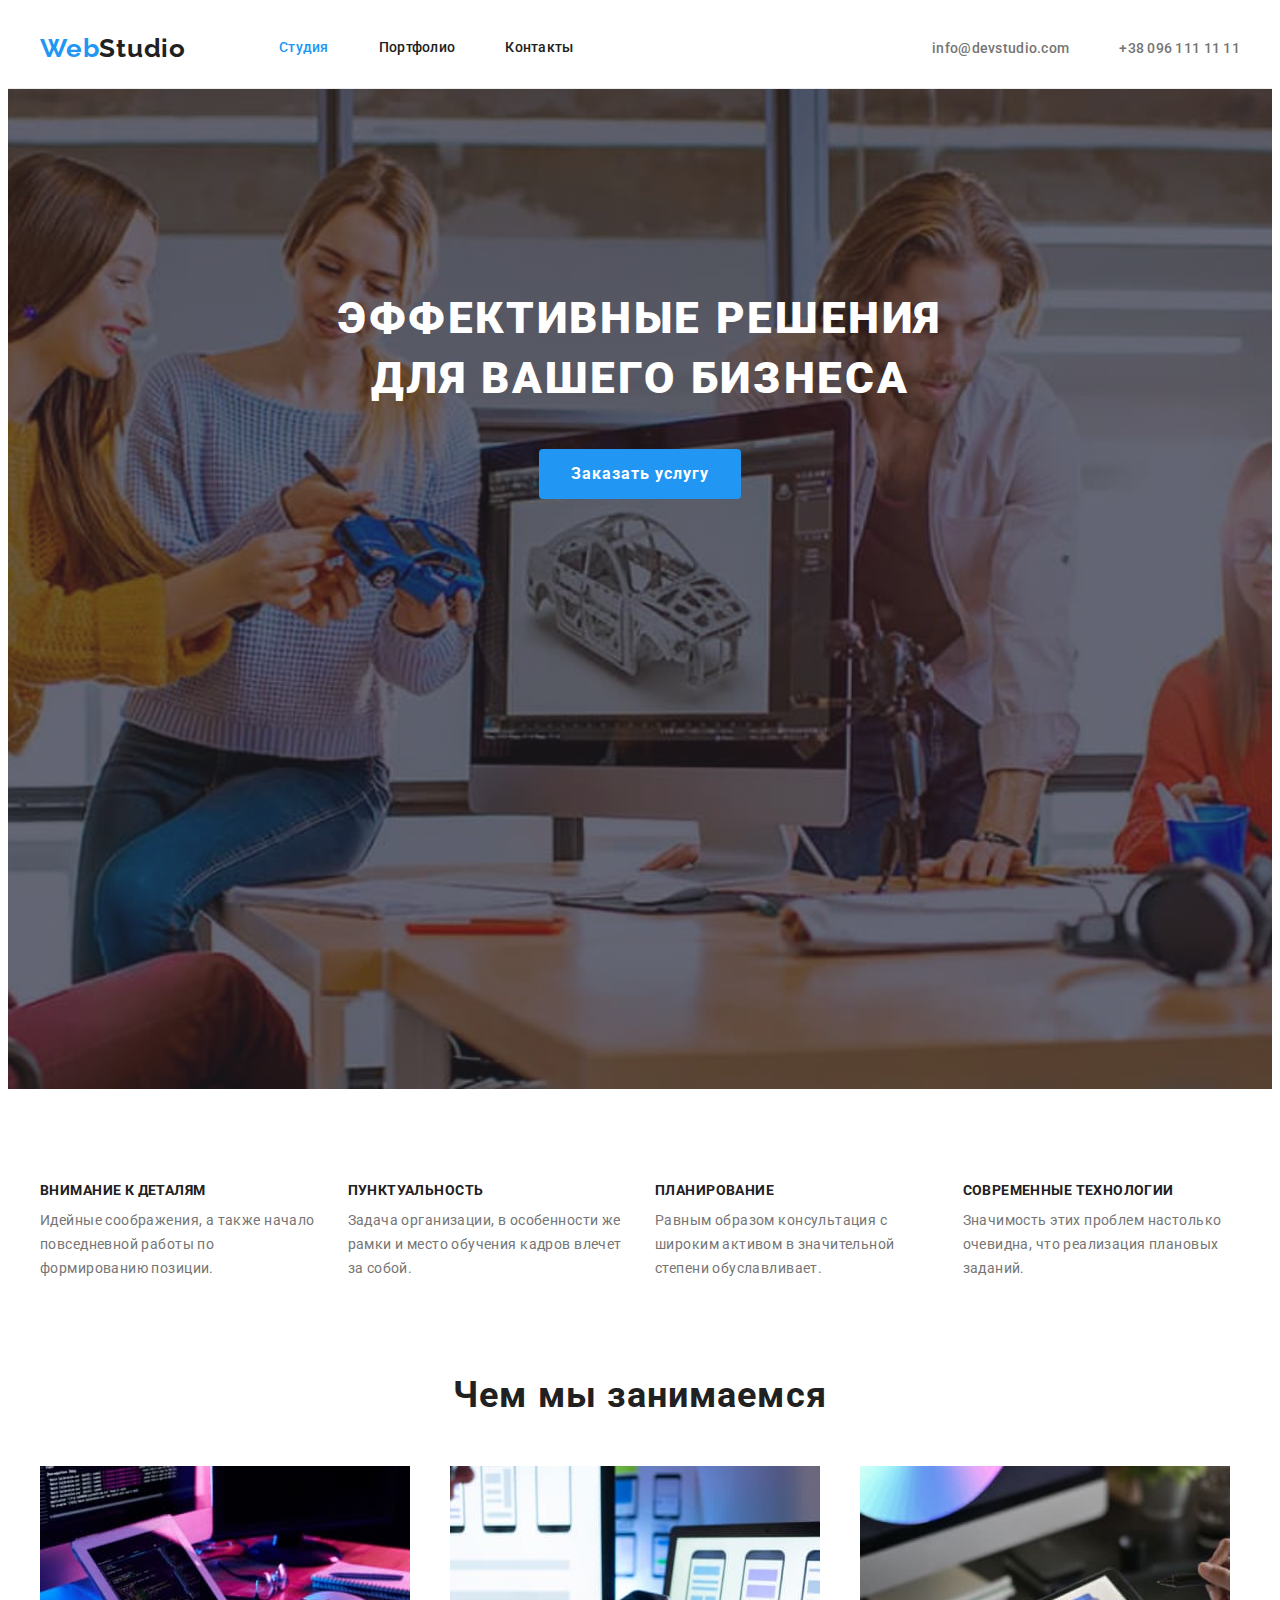
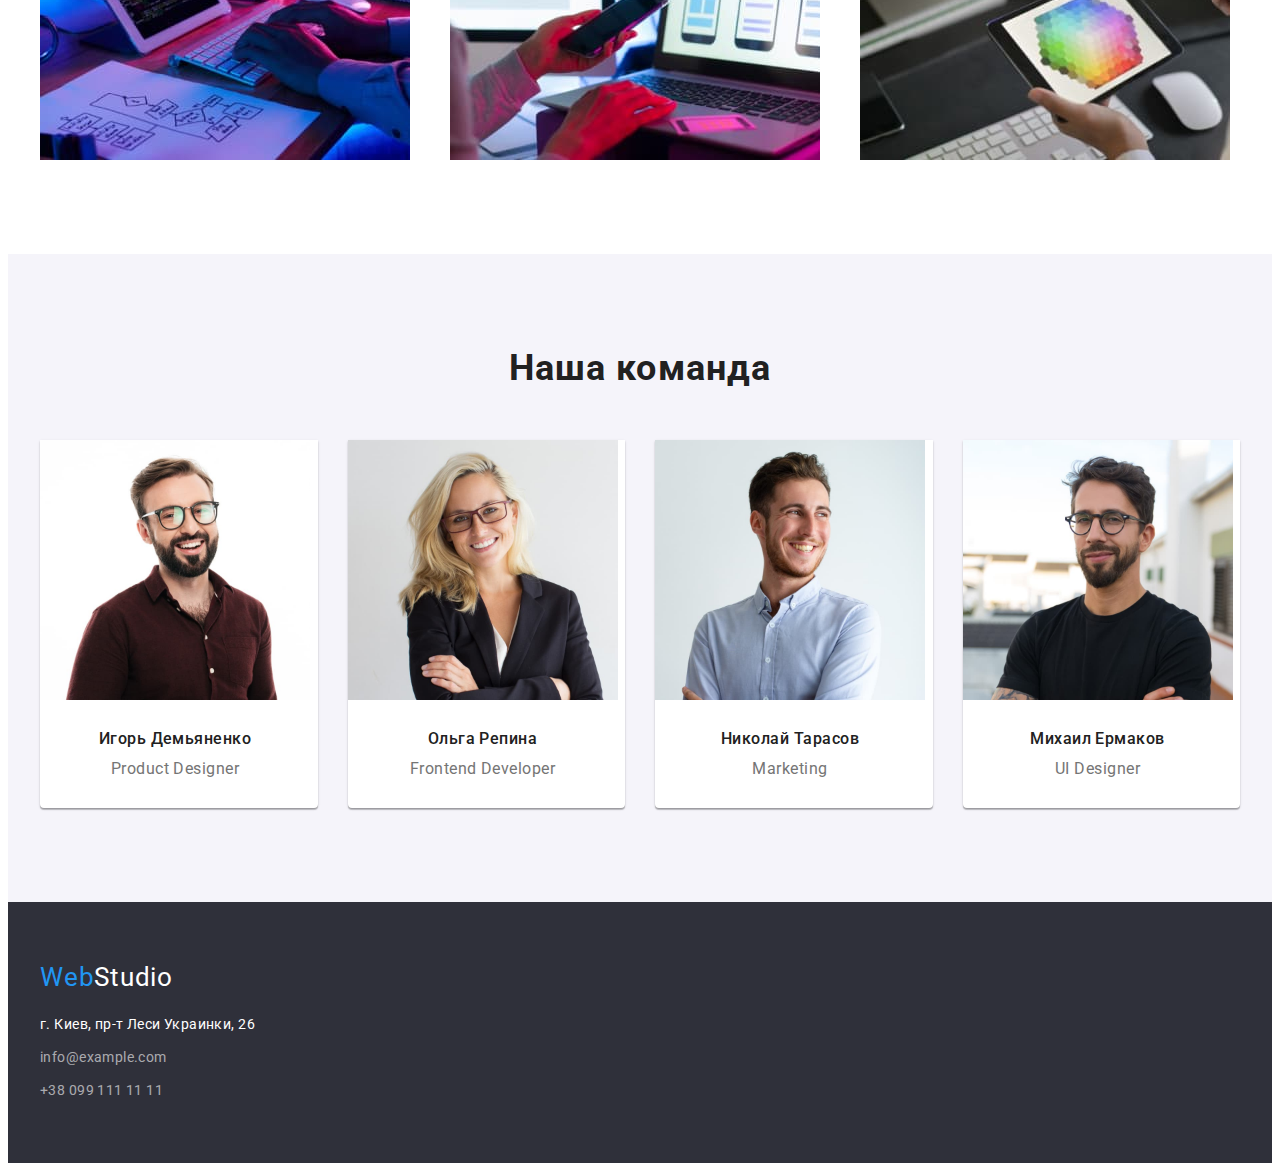
==== index.html @ 1c6d5eae "добавляет БГ на секции герой" ====
<!DOCTYPE html>
<html lang="ru">
<head>
    <meta charset="UTF-8">
    <meta http-equiv="X-UA-Compatible" content="IE=edge">
    <meta name="viewport" content="width=device-width, initial-scale=1.0">
    <title>Document</title>
    <link rel="preconnect" href="https://fonts.googleapis.com">
    <link rel="preconnect" href="https://fonts.gstatic.com" crossorigin>
    <link href="https://fonts.googleapis.com/css2?family=Raleway:wght@700&family=Roboto:wght@400;500;700;900&display=swap"
        rel="stylesheet">
    <link rel="stylesheet" href="https://cdnjs.cloudflare.com/ajax/libs/modern-normalize/1.1.0/modern-normalize.min.css"
        integrity="sha512-wpPYUAdjBVSE4KJnH1VR1HeZfpl1ub8YT/NKx4PuQ5NmX2tKuGu6U/JRp5y+Y8XG2tV+wKQpNHVUX03MfMFn9Q=="
        crossorigin="anonymous" referrerpolicy="no-referrer" />
    <link rel="stylesheet" href="./css/styles.css">
</head>
<body>
   <header class="header">

       <div class="container flex">

       <nav class="main-nav">
        <a href="/" class="logo"><span class="span-logo">Web</span>Studio</a>
        
        <ul class="site-nav list">
            <li class="item"><a href="./index.html" class="link current">Студия</a></li>
            <li class="item"><a href="./portfolio.html" class="link">Портфолио</a></li>
            <li class="item"><a href="" class="link">Контакты</a></li>
        </ul>
       </nav>

       <ul class="site-contact list">
           <li class="item"><a href="mailto:info@devstudio.com" class="link">info@devstudio.com</a></li>
           <li class="item"><a href="tel:+380961111111" class="link">+38 096 111 11 11</a></li>
       </ul>
    
       
       </div>
   </header>

   <main>

    <section class="hero hero-container">
        <div class="container ">
        
        <h1 class="hero-title">Эффективные решения для вашего бизнеса</h1>
        <button type="button" class="hero-btn">Заказать услугу</button>
        
        </div>
        
    </section>

   <!-- features  -->
   <section class="section">

    <div class="container">

       <h2 class="visually-hidden">Особенности</h2>
        <ul class="feature-list list">
           <li class="item">
               <h3 class="title">Внимание к деталям</h3>
               <p class="text">Идейные соображения, а также начало повседневной работы по формированию позиции.</p>
           </li>
           <li class="item">
               <h3 class="title">Пунктуальность</h3>
               <p class="text">Задача организации, в особенности же рамки и место обучения кадров влечет за собой.</p>
           </li>
           <li class="item">
               <h3 class="title">Планирование</h3>
               <p class="text">Равным образом консультация с широким активом в значительной степени обуславливает.</p>
           </li>
           <li class="item">
               <h3 class="title">Современные технологии</h3>
               <p class="text">Значимость этих проблем настолько очевидна, что реализация плановых заданий.</p>
           </li>
        </ul>

    </div>

   </section>


   <section class="section no-padding">

    <div class="container">
       <h2 class="section-title">Чем мы занимаемся</h2>
       <ul class="about list">
           <li class="item">
               <img src="./images/box1.jpg" alt="разработка сайта" width="370" height="294">
           </li>
           <li class="item">
               <img src="./images/box2.jpg" alt="разработка мобильного приложения" width="370" height="294">
           </li>
           <li class="item">
               <img src="./images/box3.jpg" alt="цветовая палитра на планшете" width="370" height="294">
           </li>
       </ul>
    </div>
    <!----    team -------->
   </section>
   <section class="section team">

    <div class="container">

       <h2 class="section-title">Наша команда</h2>
        <ul class="team-list list">
           <li class="team-item">
            
               <img src="./images/card-1.jpg" alt="Игорь Демьяненко" width="270" height="260">
            
            <div class="team-card">
               <h3 class="title">Игорь Демьяненко</h3>
               <p class="text">Product Designer</p>
               
            </div>

           </li>

           <li class="team-item">

               <img src="./images/card-2.jpg" alt="Ольга Репина" width="270" height="260">

            <div class="team-card">
               <h3 class="title">Ольга Репина</h3>
               <p class="text">Frontend Developer</p>
            </div>
           </li>

           <li class="team-item">
                <img src="./images/card-3.jpg" alt="Николай Тарасов" width="270" height="260">

            <div class="team-card">
                <h3 class="title">Николай Тарасов</h3>
                <p class="text">Marketing</p>
            </div>
           </li>

           <li class="team-item"> 
               <img src="./images/card-4.jpg" alt="Михаил Ермаков" width="270" height="260">

            <div class="team-card">
               <h3 class="title">Михаил Ермаков</h3>
               <p class="text">UI Designer</p>
            </div>
           </li>

         </ul>



     </div>

   </section>

   </main>

   <footer class="footer">
       <div class="container">
    <a href="/" class="logo-footer"><span class="span-logo">Web</span>Studio</a>
   
    <address>
        <ul class="footer-list list">
            <li><a href="https://www.google.com/maps/place/Lesi+Ukrainky+Blvd,+26,+Kyiv,+Ukraine,+02000/@50.4265807,30.5361971" class="link-address">г. Киев, пр-т Леси Украинки, 26</a></li>
            <li><a href="mailto:info@example.com" class="link">info@example.com</a></li>
            <li><a href="tel:+380991111111" class="link no-margin">+38 099 111 11 11</a></li>
        </ul>
       
    </address>
    
    </div>

   </footer>

</body>
</html>
---- css/styles.css ----
:root {
    --main-text-color: #757575;
    --title-text-color: #212121;
    --accent-color: #2196F3;
    --secondary-background-color: #2F303A;
    --primary-white-color: #FFFFFF;
    --general-background-color: #F5F4FA;
    --secondary-btn-color: #212121;
    
}

p,h1,h2,h3,h4,h5,h6 {
    margin: 0;
}
ul {
    margin: 0;
    padding-left: 0;
}

body {
    color: var(--main-text-color);
    font-family: 'Roboto', sans-serif;
}

.list{
    list-style: none;
    padding: 0;
    margin: 0;
}
.link {
    text-decoration: none;
}



.visually-hidden {
    position: absolute;
    white-space: nowrap;
    width: 1px;
    height: 1px;
    overflow: hidden;
    border: 0;
    padding: 0;
    clip: rect(0 0 0 0);
    clip-path: inset(50%);
    margin: -1px;
}

img {
    display: block;
    max-width: 100%;
    height: auto;
    /* border-radius: 0px; */
}


.container {
    width: 1200px;
    padding-left: 15px;
    padding-right: 15px;
    margin: 0 auto;
    /* outline: 1px solid red; */

}


/* ---------------------header--------------------- */


.header {
    background-color: var(--primary-white-color);
    border-bottom:1px solid #ECECEC;
}

 .logo {

        color: var(--title-text-color);
        font-family: 'Raleway', sans-serif;
        font-weight: 700;
        font-size: 26px;
        line-height: 1.19;
        letter-spacing: 0.03em;
        text-decoration: none;
 }
 .span-logo {
    color: var(--accent-color); 
 }

 
 /* -------------------nav-------------------- */


 .flex {
     display: flex;
     align-items: center;
     
     
 }
 .main-nav {
     display: flex;
    align-items: center;
    
    
 }
 
 .site-nav {
     display: flex;
     margin-left: 93px;
 }
  

 .site-nav .item:not(:last-child) {
     margin-right: 50px;
 }


 .site-nav .link {
     display: block;
     padding-top: 32px;
     padding-bottom: 32px;

     color: var(--title-text-color);
     font-family: 'Roboto', sans-serif;
     font-weight: 500;
     font-size: 14px;
     line-height: 1.14;
     letter-spacing: 0.02em;
 }
 .site-nav .link.current {
     color: var(--accent-color);
 }

 .site-contact {
     display: flex;
     margin-left: auto;
 }

 .site-contact .item + .item {
     margin-left: 50px;
 }

 .site-contact .link {
    font-family: 'Roboto',sans-serif;
    font-style: normal;
    font-weight: 500;
    font-size: 14px;
    line-height: 16px;
    letter-spacing: 0.02em;
 }

.site-nav .link:hover,
.site-nav .link:focus
 {
    color: var(--accent-color);
}

.site-contact .link{
color: var(--main-text-color);
}

.site-contact .link:hover,
.site-contact .link:focus {
color: var(--accent-color);
}

          /*------------------hero--------------------    */


.hero {
    text-align: center;
    background-color: var(--secondary-background-color);
}

.hero-container {
    max-width: 1600px;
    height: 600px;
    margin: 0 auto;
    padding: 200px 0;
    background-image: linear-gradient(rgba(47, 48, 58, 0.4),rgba(47, 48, 58, 0.4)), url(../images/hero-bg.jpg);
    background-repeat: no-repeat;
    background-position: center;
    background-size: cover;
    


}


.hero-title {
    margin: 0 auto 40px auto;
    max-width: 630px;

    color: var(--primary-white-color);
    
    font-weight: 900;
    font-size: 44px;
    line-height: 1.36;
    
    letter-spacing: 0.06em;
    text-transform: uppercase;
}



.hero-btn {
    display: inline-block;
    border-radius: 4px;
    padding: 10px 32px;
    min-width: 200px;

    color: var(--primary-white-color);
    background-color: var(--accent-color) ;

    cursor: pointer;
    font-family: inherit;
    font-weight: 700;
    font-size: 16px;
    line-height: 1.88;
    letter-spacing: 0.06em;
    border: none;
   
}
.hero-btn:hover,
.hero-btn:focus {
    background-color: #188CE8;
}

     /*--------------------   features----------------   */

.section {
    background-color: var(--primary-white-color);
    padding-top: 94px;
    padding-bottom: 94px;
} 

.feature-list {
    display: flex;
    margin-left: -30px;
    margin-top: -30px;
}

.feature-list .item {
    flex-basis: calc(100%/4 - 30px);
    margin-left: 30px;
    margin-top: 30px;
    }
 
 
.feature-list .title {
    margin-bottom: 10px;

    color: var(--title-text-color);
    font-size: 14px;
    line-height: 1.14;
    letter-spacing: 0.03em;
    text-transform: uppercase;
}
.feature-list .text {
    color: var(--main-text-color);
    font-size: 14px;
    line-height: 1.71;
    letter-spacing: 0.03em;
}

     /*-----------------     section -----------------    */
      /* ---------about--------- */

        .no-padding {
        padding-top: 0;
    } 

      .about {
    display: flex;
    margin-left: -30px;
    margin-top: -30px;
}

.about .item {
   flex-basis: calc(100%/3 - 30px);
    margin-left: 30px;
    margin-top: 30px;
}



.section-title {
    margin-bottom: 50px;

    color: var(--title-text-color);
    font-size: 36px;
    line-height: 1.16;
    text-align: center;
    letter-spacing: 0.03em;
}


/* --------------team---------------- */
.team {
    background-color: var(--general-background-color);
}
.team-item {
    background-color: var(--primary-white-color);
    box-shadow: 0px 1px 3px rgba(0, 0, 0, 0.12), 0px 1px 1px rgba(0, 0, 0, 0.14), 0px 2px 1px rgba(0, 0, 0, 0.2);
    border-radius: 0px 0px 4px 4px;
    
}

.team-card {
    text-align: center;
    padding: 30px 0;
    width: 270px;
}

.team-item .title {
margin-bottom: 10px;
}
 .team-list {
     display: flex;
    margin-left: -30px;
    margin-top: -30px;
 }

 .team-list .team-item {
     flex-basis: calc(100%/4 - 30px);
     margin-left: 30px;
     margin-top: 30px;
 }




.team-list .title {
    color: var(--title-text-color);
    font-weight: 500;
    font-size: 16px;
    line-height: 1.18;
    letter-spacing: 0.03em;
}
.team-list .text {
    color: var(--main-text-color);
    font-size: 16px;
    line-height: 1.19;
    letter-spacing: 0.03em;
}
/* ----------------------footer-------------------- */
.footer {
    background-color: var(--secondary-background-color);
    padding-top: 60px;
    padding-bottom: 60px;
}

.logo-footer {
    display: inline-block;
    margin-bottom: 20px;
    font-size: 26px;
    line-height: 1.19;
    letter-spacing: 0.03em;
    text-decoration: none;
}

.footer .logo-footer {
    color: var(--primary-white-color);
}

.footer-list .link {
    display: inline-block;
    margin-bottom: 9px;

    color: rgba(255, 255, 255, 0.6);
    font-family: 'Roboto';
    font-style: normal;
    font-weight: 400;
    font-size: 14px;
    line-height: 1.71;
    letter-spacing: 0.03em;
    text-decoration: none;
}

.link-address {
    display: inline-block;
    margin-bottom: 9px;  

    color: var(--primary-white-color);
    font-family: 'Roboto';
    font-style: normal;
    font-weight: 400;
    font-size: 14px;
    line-height: 1.71;
    letter-spacing: 0.03em;
    text-decoration: none; 
}

.no-margin.link {
    margin-bottom: 0;
}
 

.link-address:hover,
.link-address:focus {
    color: var(--accent-color);
}
.footer-list .link:hover,
.footer-list .link:focus {
    color: var(--accent-color);
}
/* --------------------portfolio----------------- */
/* ---------------------filter------------------- */
.filter {
    display: flex;
    justify-content: center;
    margin-bottom: 50px;
}
.filter .item:not(:last-child) {
    margin-right: 8px;
}


.filter-btn {
display: inline-block;
border-radius: 4px;
padding: 6px 22px;

color: var(--secondary-btn-color);
background-color: var(--general-background-color);
cursor: pointer;

font-family: inherit;
font-style: normal;
font-weight: 500;
font-size: 16px;
line-height: 1.62;
letter-spacing: 0.03em;
border: none;
}

.filter-btn:hover,
.filter-btn:focus {
    color: var(--primary-white-color);
    background-color: var(--accent-color);
}
/* --------------works----------------- */

.works-list {
    display: flex;
    flex-wrap: wrap;
    margin-left: -30px;
    margin-top: -30px;


}

.works-list .works-item {
    flex-basis: calc(100%/3 - 30px);
    margin-left: 30px;
    margin-top: 30px;
}

.works-item .title {
    margin-bottom: 4px;
}


.works-card {
padding: 20px 24px;
border: 1px solid #EEEEEE;
}



.works-list .title {
    color: var(--title-text-color);
    font-size: 18px;
    line-height: 2;
    letter-spacing: 0.06em
}
.works-list .text {
    color: var(--main-text-color);
    font-size: 16px;
    line-height: 1.88;
    letter-spacing: 0.03em
}
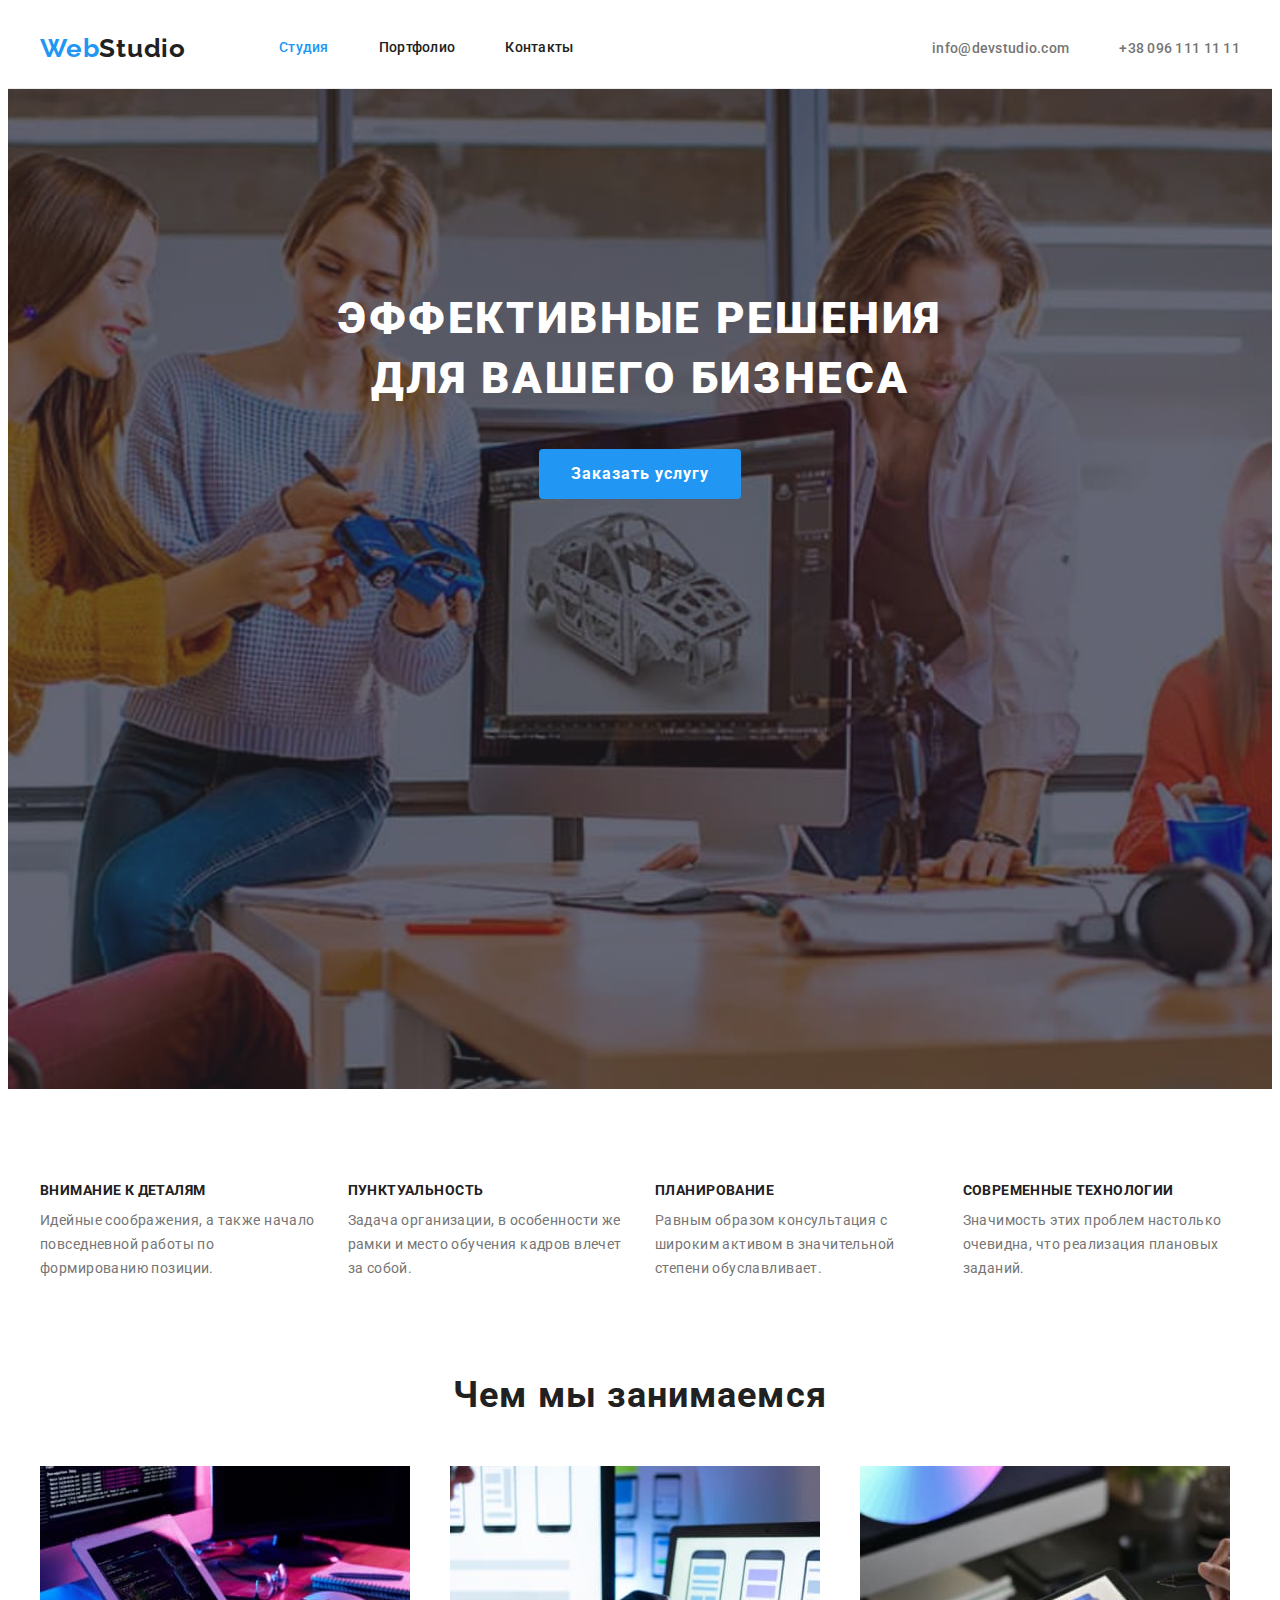
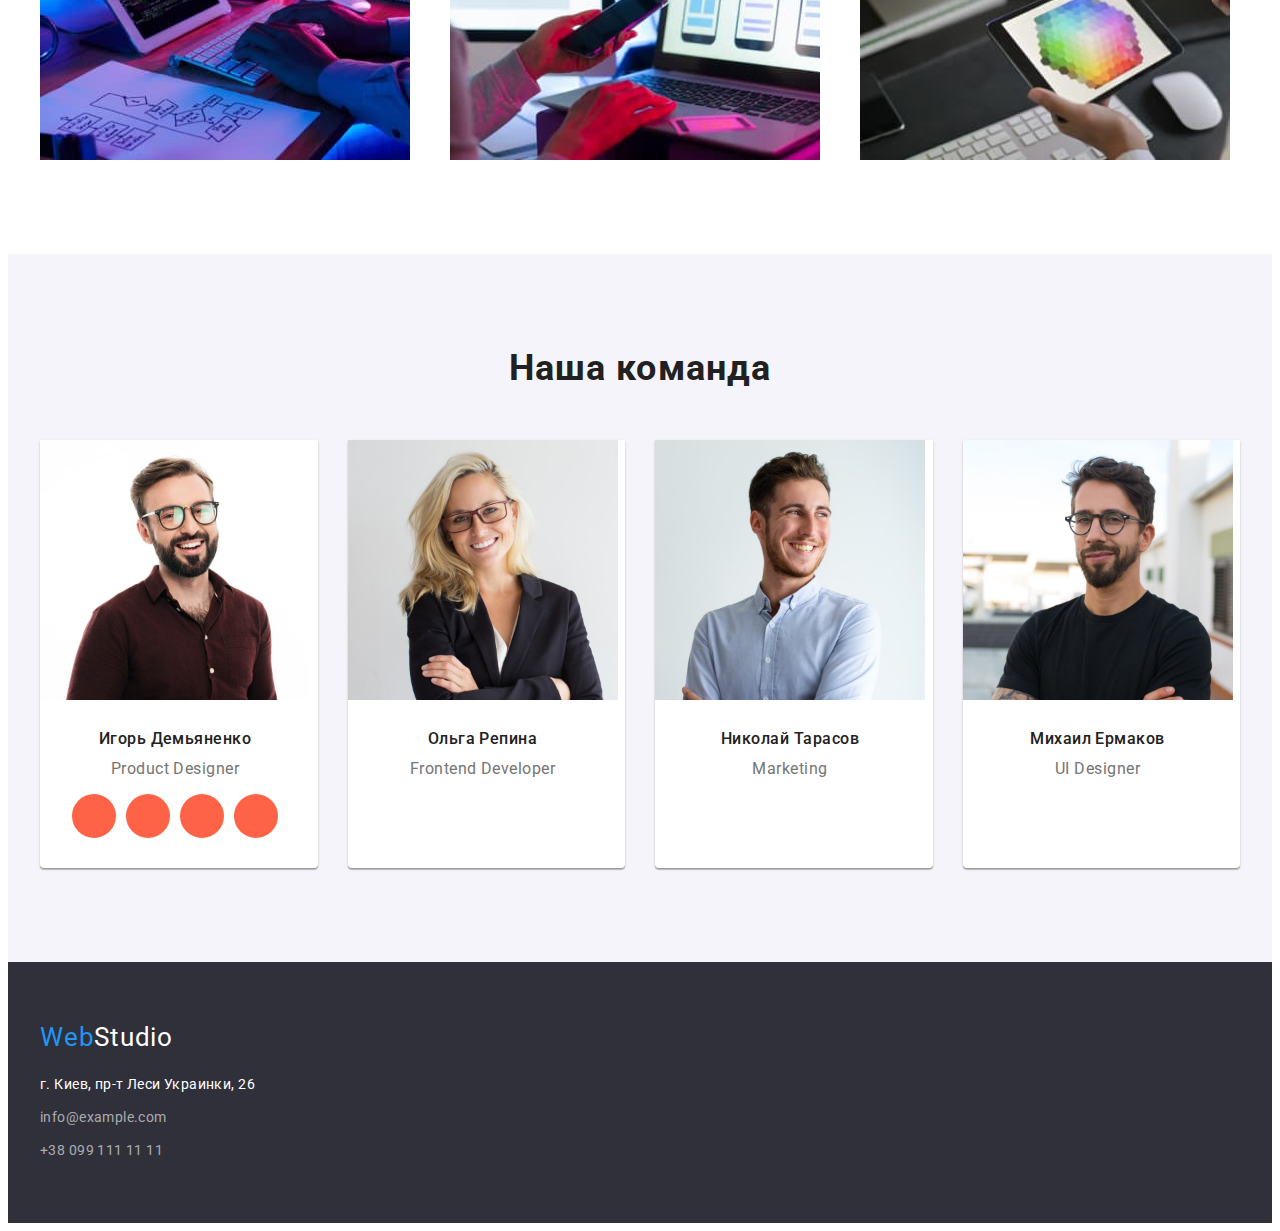
==== commit 360ce73d: "добавляет разметку под соцсети" ====
--- a/index.html
+++ b/index.html
@@ -112,6 +112,15 @@
                <h3 class="title">Игорь Демьяненко</h3>
                <p class="text">Product Designer</p>
                
+               <ul class="team-soc-list list">
+                <li class="item"><a href="" class="team-soc-link link"></a></li>
+                <li class="item"><a href="" class="team-soc-link link"></a></li>
+                <li class="item"><a href="" class="team-soc-link link"></a></li>
+                <li class="item"><a href="" class="team-soc-link link"></a></li>
+
+
+               </ul>
+               
             </div>
 
            </li>
--- a/css/styles.css
+++ b/css/styles.css
@@ -182,8 +182,6 @@
     background-position: center;
     background-size: cover;
     
-
-
 }
 
 
@@ -310,6 +308,7 @@
     text-align: center;
     padding: 30px 0;
     width: 270px;
+ 
 }
 
 .team-item .title {
@@ -342,7 +341,38 @@
     font-size: 16px;
     line-height: 1.19;
     letter-spacing: 0.03em;
-}
+    margin-bottom: 16px;
+}
+
+.team-soc-list {
+    display: flex;
+    justify-content: center;
+}
+
+.team-soc-list .item {
+    width: 44px;
+    height: 44px;
+    margin-left: 10px;
+}
+
+.team-soc-list .item:first-child {
+    margin-left: 0;
+}
+
+.team-soc-link {
+    display: block;
+    width: 100%;
+    height: 100%;
+    border-radius: 50%;
+    background-color: tomato;
+
+}
+
+
+
+
+
+
 /* ----------------------footer-------------------- */
 .footer {
     background-color: var(--secondary-background-color);
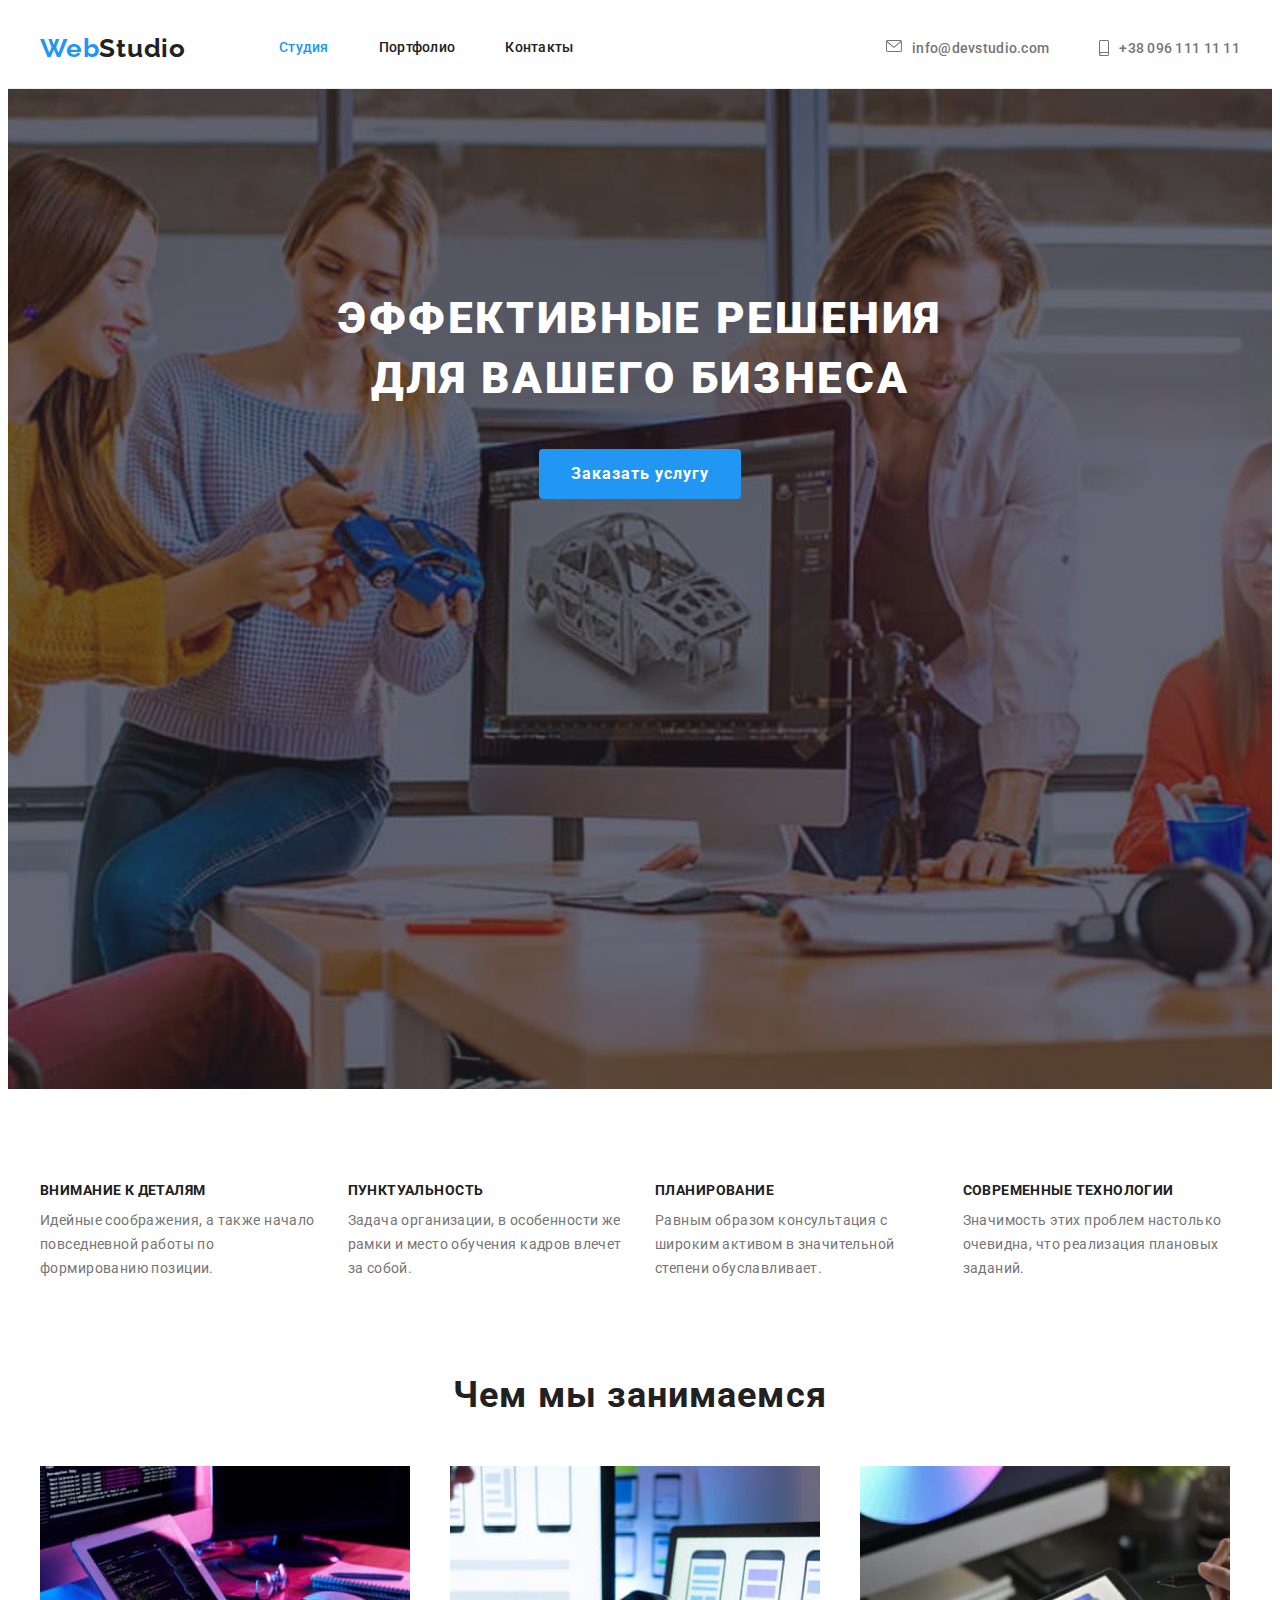
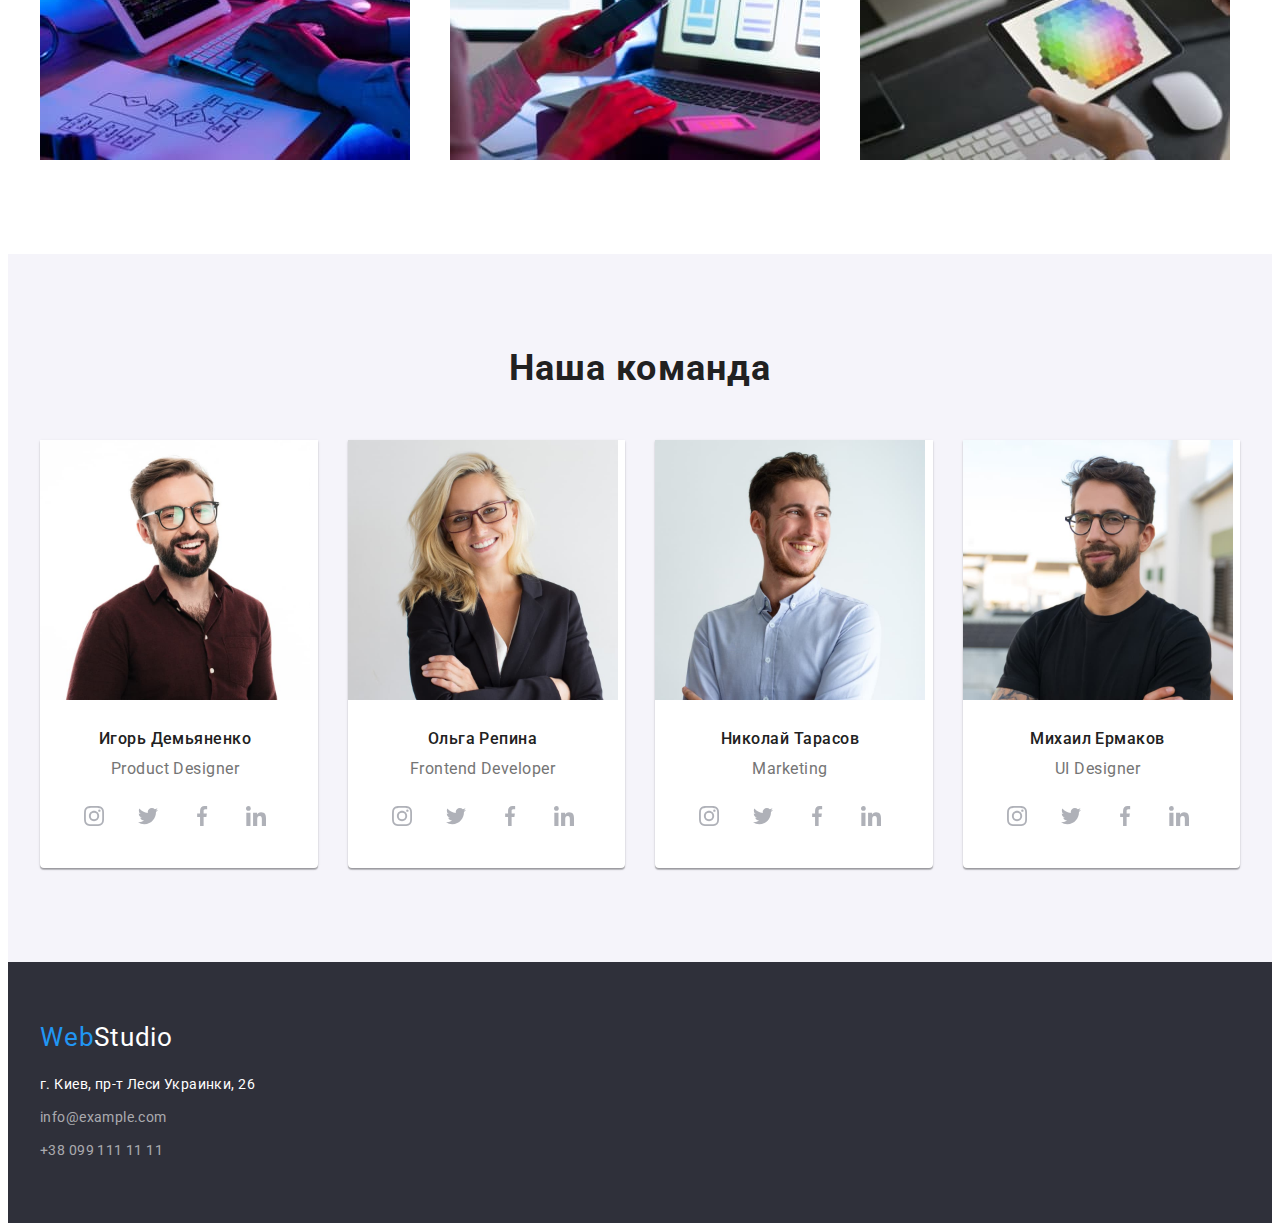
==== commit d7427e05: "добавляет почту и телефон" ====
--- a/index.html
+++ b/index.html
@@ -30,8 +30,17 @@
        </nav>
 
        <ul class="site-contact list">
-           <li class="item"><a href="mailto:info@devstudio.com" class="link">info@devstudio.com</a></li>
-           <li class="item"><a href="tel:+380961111111" class="link">+38 096 111 11 11</a></li>
+           <li class="item"><a href="mailto:info@devstudio.com" class="link">
+            <svg class="site-contact-icon" width="16" height="12">
+                <use class="" href="./images/icon.svg#icon-envelope"></use>
+            </svg>
+            info@devstudio.com</a></li>
+
+           <li class="item"><a href="tel:+380961111111" class="link">
+            <svg class="site-contact-icon" width="10" height="16">
+                <use class="" href="./images/icon.svg#icon-smartphone"></use>
+            </svg>
+            +38 096 111 11 11</a></li>
        </ul>
     
        
@@ -40,8 +49,8 @@
 
    <main>
 
-    <section class="hero hero-container">
-        <div class="container ">
+    <section class="hero">
+        <div class="container">
         
         <h1 class="hero-title">Эффективные решения для вашего бизнеса</h1>
         <button type="button" class="hero-btn">Заказать услугу</button>
@@ -113,11 +122,26 @@
                <p class="text">Product Designer</p>
                
                <ul class="team-soc-list list">
-                <li class="item"><a href="" class="team-soc-link link"></a></li>
-                <li class="item"><a href="" class="team-soc-link link"></a></li>
-                <li class="item"><a href="" class="team-soc-link link"></a></li>
-                <li class="item"><a href="" class="team-soc-link link"></a></li>
-
+                <li class="item"><a href="" class="team-soc-link link"> 
+                   <svg class="team-soc-icon" width="20" height="20">
+                        <use class="" href="./images/icon.svg#icon-instagram"></use>
+                   </svg>
+                </a></li>
+                <li class="item"><a href="" class="team-soc-link link">
+                    <svg class="team-soc-icon" width="20" height="20">
+                        <use class="" href="./images/icon.svg#icon-twitter"></use>
+                    </svg>
+                </a></li>
+                <li class="item"><a href="" class="team-soc-link link">
+                    <svg class="team-soc-icon" width="20" height="20">
+                        <use class="" href="./images/icon.svg#icon-facebook"></use>
+                    </svg>
+                </a></li>
+                <li class="item"><a href="" class="team-soc-link link">
+                    <svg class="team-soc-icon" width="20" height="20">
+                        <use class="" href="./images/icon.svg#icon-linkedin"></use>
+                    </svg>
+                </a></li>
 
                </ul>
                
@@ -132,6 +156,32 @@
             <div class="team-card">
                <h3 class="title">Ольга Репина</h3>
                <p class="text">Frontend Developer</p>
+
+                <ul class="team-soc-list list">
+                <li class="item"><a href="" class="team-soc-link link">
+                         <svg class="team-soc-icon" width="20" height="20">
+                            <use class="" href="./images/icon.svg#icon-instagram"></use>
+                        </svg>
+                    </a></li>
+                <li class="item"><a href="" class="team-soc-link link">
+                        <svg class="team-soc-icon" width="20" height="20">
+                            <use class="" href="./images/icon.svg#icon-twitter"></use>
+                        </svg>
+                    </a></li>
+                <li class="item"><a href="" class="team-soc-link link">
+                         <svg class="team-soc-icon" width="20" height="20">
+                            <use class="" href="./images/icon.svg#icon-facebook"></use>
+                        </svg>
+                    </a></li>
+                <li class="item"><a href="" class="team-soc-link link">
+                        <svg class="team-soc-icon" width="20" height="20">
+                            <use class="" href="./images/icon.svg#icon-linkedin"></use>
+                        </svg>
+                    </a></li>
+                
+                </ul>
+
+
             </div>
            </li>
 
@@ -141,6 +191,29 @@
             <div class="team-card">
                 <h3 class="title">Николай Тарасов</h3>
                 <p class="text">Marketing</p>
+                <ul class="team-soc-list list">
+                <li class="item"><a href="" class="team-soc-link link">
+                        <svg class="team-soc-icon" width="20" height="20">
+                            <use class="" href="./images/icon.svg#icon-instagram"></use>
+                        </svg>
+                    </a></li>
+                <li class="item"><a href="" class="team-soc-link link">
+                        <svg class="team-soc-icon" width="20" height="20">
+                            <use class="" href="./images/icon.svg#icon-twitter"></use>
+                        </svg>
+                    </a></li>
+                <li class="item"><a href="" class="team-soc-link link">
+                        <svg class="team-soc-icon" width="20" height="20">
+                             <use class="" href="./images/icon.svg#icon-facebook"></use>
+                        </svg>
+                        </a></li>
+                <li class="item"><a href="" class="team-soc-link link">
+                        <svg class="team-soc-icon" width="20" height="20">
+                            <use class="" href="./images/icon.svg#icon-linkedin"></use>
+                        </svg>
+                    </a></li>
+                
+                </ul>
             </div>
            </li>
 
@@ -150,6 +223,31 @@
             <div class="team-card">
                <h3 class="title">Михаил Ермаков</h3>
                <p class="text">UI Designer</p>
+
+            <ul class="team-soc-list list">
+                <li class="item"><a href="" class="team-soc-link link">
+                        <svg class="team-soc-icon" width="20" height="20">
+                            <use class="" href="./images/icon.svg#icon-instagram"></use>
+                        </svg>
+                    </a></li>
+                <li class="item"><a href="" class="team-soc-link link">
+                        <svg class="team-soc-icon" width="20" height="20">
+                            <use class="" href="./images/icon.svg#icon-twitter"></use>
+                        </svg>
+                    </a></li>
+                <li class="item"><a href="" class="team-soc-link link">
+                        <svg class="team-soc-icon" width="20" height="20">
+                            <use class="" href="./images/icon.svg#icon-facebook"></use>
+                        </svg>
+                    </a></li>
+                <li class="item"><a href="" class="team-soc-link link">
+                        <svg class="team-soc-icon" width="20" height="20">
+                            <use class="" href="./images/icon.svg#icon-linkedin"></use>
+                        </svg>
+                    </a></li>
+            
+            </ul>
+
             </div>
            </li>
 
--- a/css/styles.css
+++ b/css/styles.css
@@ -134,20 +134,40 @@
  .site-contact {
      display: flex;
      margin-left: auto;
+     align-items: center;
+     justify-content: center;
  }
 
  .site-contact .item + .item {
      margin-left: 50px;
  }
 
+ .site-contact-icon {
+    margin-right: 10px;
+    fill: currentColor;
+ }
+
+
+
  .site-contact .link {
+    display: flex;
+    justify-content: center;
     font-family: 'Roboto',sans-serif;
     font-style: normal;
     font-weight: 500;
     font-size: 14px;
     line-height: 16px;
     letter-spacing: 0.02em;
- }
+    color: var(--main-text-color);
+ }
+ 
+ .site-contact .link:hover,
+ .site-contact .link:focus {
+    color: var(--accent-color);
+ }
+
+
+
 
 .site-nav .link:hover,
 .site-nav .link:focus
@@ -170,19 +190,17 @@
 .hero {
     text-align: center;
     background-color: var(--secondary-background-color);
-}
-
-.hero-container {
+    
     max-width: 1600px;
     height: 600px;
     margin: 0 auto;
     padding: 200px 0;
-    background-image: linear-gradient(rgba(47, 48, 58, 0.4),rgba(47, 48, 58, 0.4)), url(../images/hero-bg.jpg);
+    background-image: linear-gradient(rgba(47, 48, 58, 0.4), rgba(47, 48, 58, 0.4)), url(../images/hero-bg.jpg);
     background-repeat: no-repeat;
     background-position: center;
     background-size: cover;
-    
-}
+}
+
 
 
 .hero-title {
@@ -360,14 +378,25 @@
 }
 
 .team-soc-link {
-    display: block;
+    display: flex;
+    align-items: center;
+    justify-content: center;
     width: 100%;
     height: 100%;
     border-radius: 50%;
-    background-color: tomato;
-
-}
-
+    background-color: var(--primary-white-color);
+    color: #AFB1B8;
+
+}
+.team-soc-icon {
+    fill: currentColor;
+}
+
+.team-soc-link:hover,
+.team-soc-link:focus {
+background-color: var(--accent-color);
+color: var();
+}
 
 
 
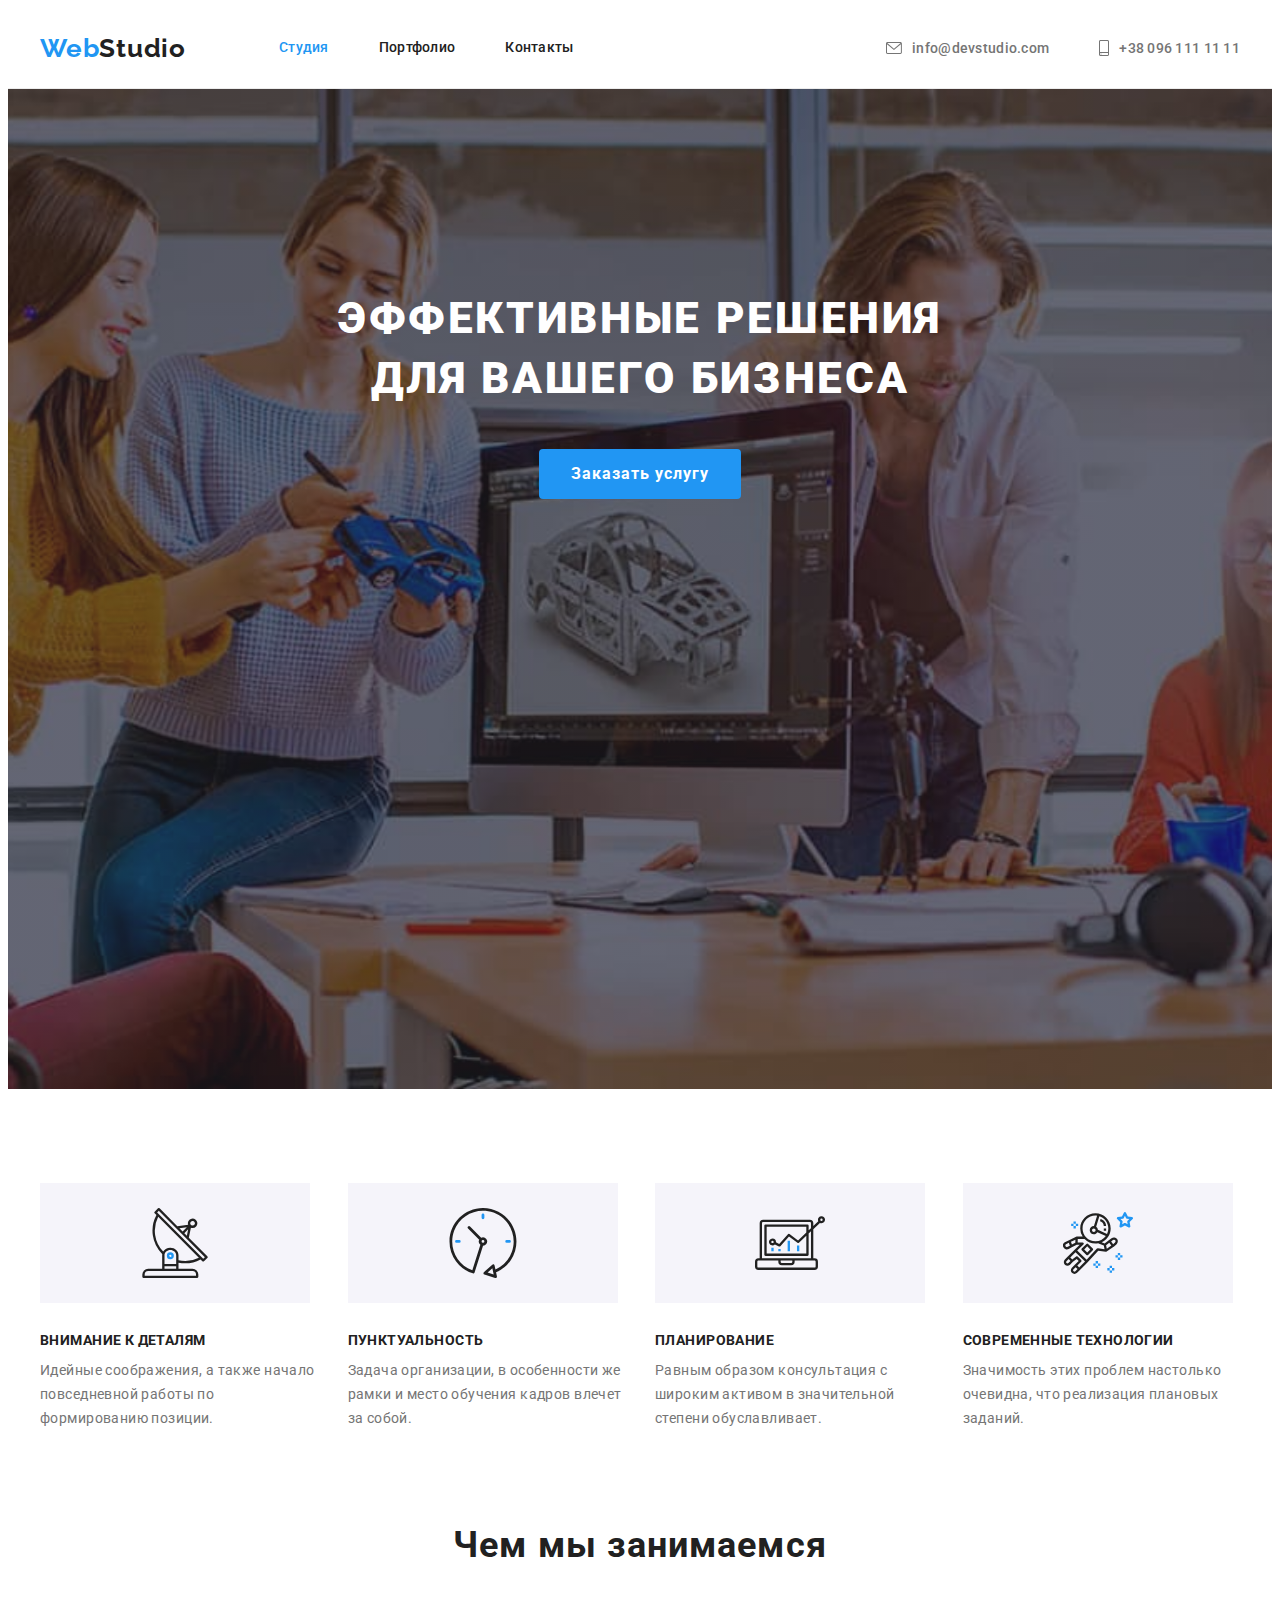
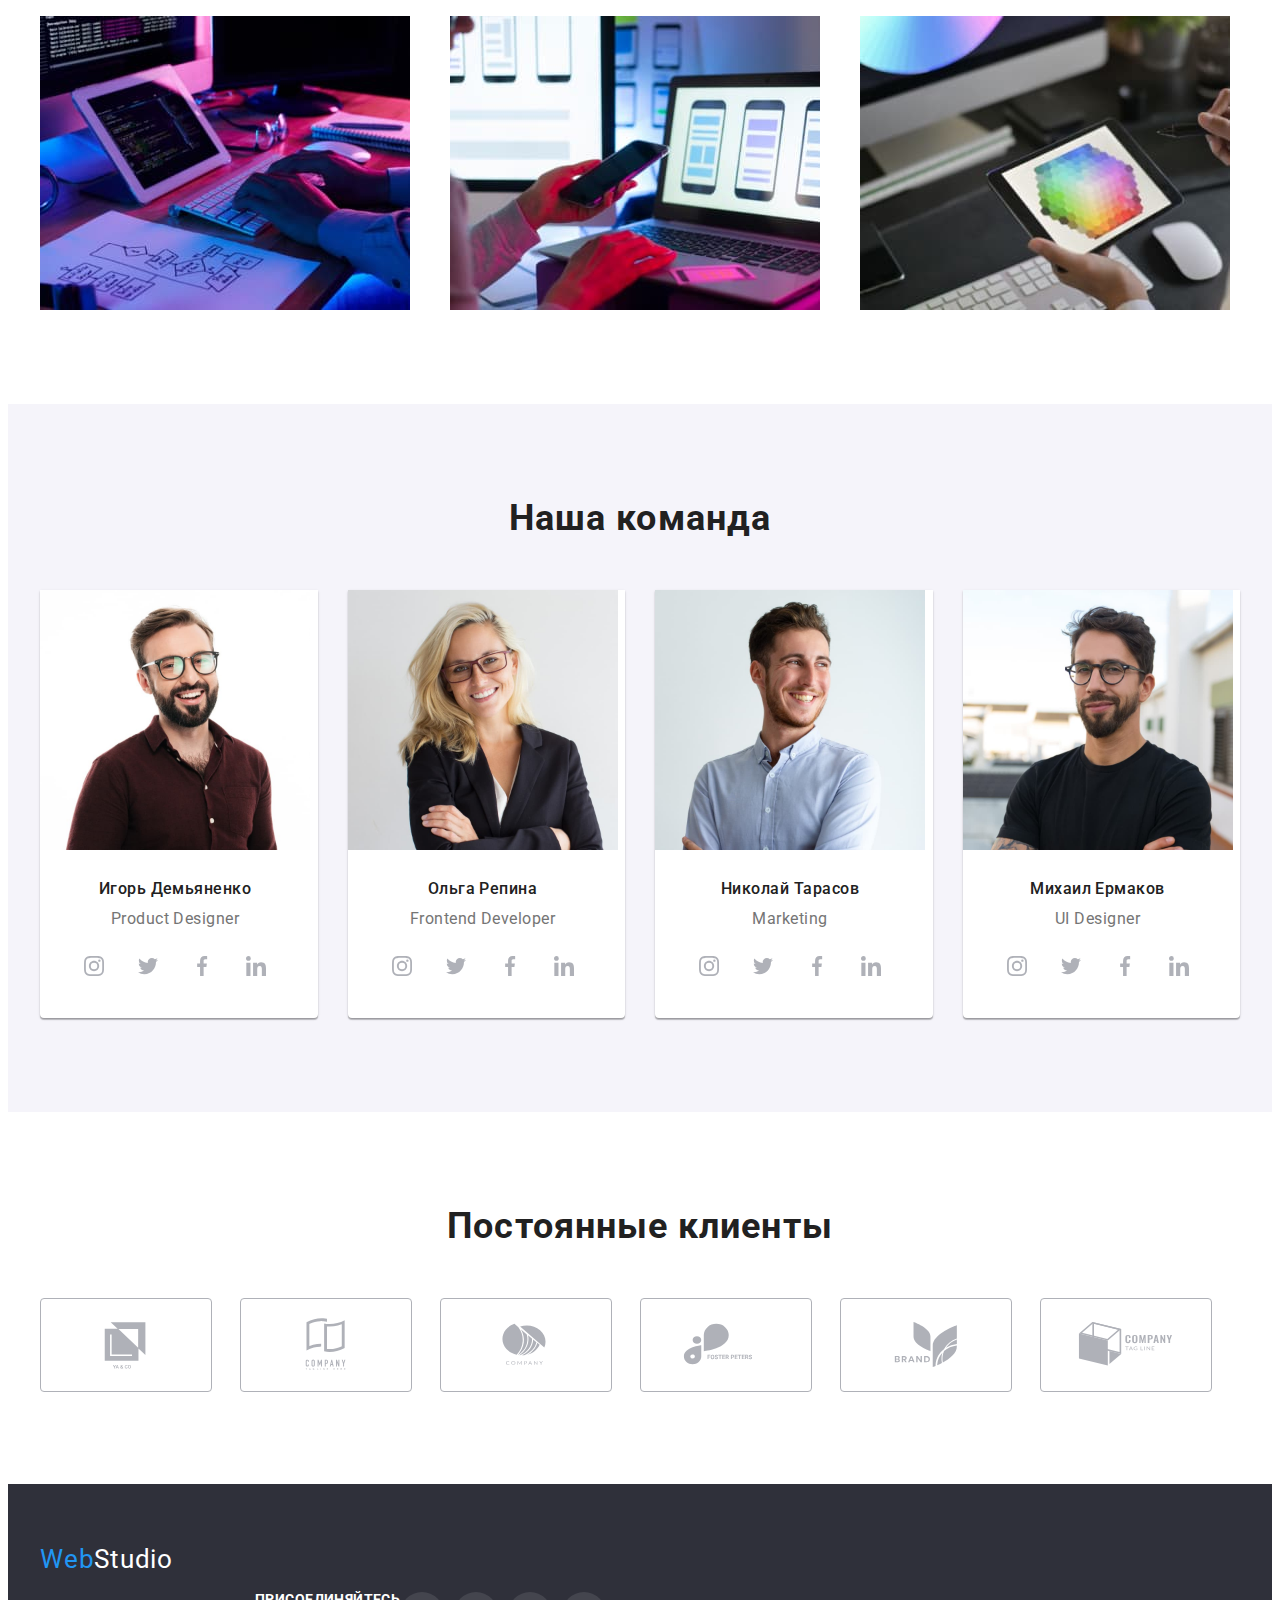
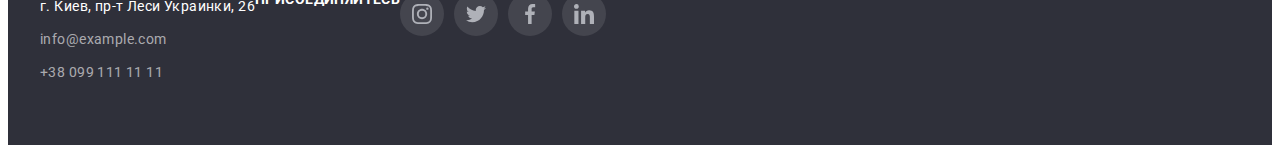
==== commit 6ff2d842: "добавляет разметку" ====
--- a/index.html
+++ b/index.html
@@ -66,22 +66,47 @@
 
        <h2 class="visually-hidden">Особенности</h2>
         <ul class="feature-list list">
-           <li class="item">
+
+           <li class="item">
+            <div class="box-icon">
+            <svg class="feature-list-icon" width="70" height="70">
+                <use class="" href="./images/icon.svg#icon-antenna"></use>
+            </svg>
+            </div>
                <h3 class="title">Внимание к деталям</h3>
                <p class="text">Идейные соображения, а также начало повседневной работы по формированию позиции.</p>
            </li>
-           <li class="item">
+
+           <li class="item">
+                <div class="box-icon">
+                    <svg class="feature-list-icon" width="70" height="70">
+                        <use class="" href="./images/icon.svg#icon-clock"></use>
+                    </svg>
+                </div>
                <h3 class="title">Пунктуальность</h3>
                <p class="text">Задача организации, в особенности же рамки и место обучения кадров влечет за собой.</p>
            </li>
-           <li class="item">
+
+           <li class="item">
+                <div class="box-icon">
+                    <svg class="feature-list-icon" width="70" height="70">
+                        <use class="" href="./images/icon.svg#icon-diagram"></use>
+                    </svg>
+                </div>
                <h3 class="title">Планирование</h3>
                <p class="text">Равным образом консультация с широким активом в значительной степени обуславливает.</p>
            </li>
-           <li class="item">
+
+           <li class="item">
+                <div class="box-icon">
+                    <svg class="feature-list-icon" width="70" height="70">
+                        <use class="" href="./images/icon.svg#icon-astronaut"></use>
+                    </svg>
+                </div>
                <h3 class="title">Современные технологии</h3>
                <p class="text">Значимость этих проблем настолько очевидна, что реализация плановых заданий.</p>
            </li>
+
         </ul>
 
     </div>
@@ -225,22 +250,26 @@
                <p class="text">UI Designer</p>
 
             <ul class="team-soc-list list">
-                <li class="item"><a href="" class="team-soc-link link">
+                <li class="item">
+                    <a href="" class="team-soc-link link">
                         <svg class="team-soc-icon" width="20" height="20">
                             <use class="" href="./images/icon.svg#icon-instagram"></use>
                         </svg>
                     </a></li>
-                <li class="item"><a href="" class="team-soc-link link">
+                <li class="item">
+                    <a href="" class="team-soc-link link">
                         <svg class="team-soc-icon" width="20" height="20">
                             <use class="" href="./images/icon.svg#icon-twitter"></use>
                         </svg>
                     </a></li>
-                <li class="item"><a href="" class="team-soc-link link">
+                <li class="item">
+                    <a href="" class="team-soc-link link">
                         <svg class="team-soc-icon" width="20" height="20">
                             <use class="" href="./images/icon.svg#icon-facebook"></use>
                         </svg>
                     </a></li>
-                <li class="item"><a href="" class="team-soc-link link">
+                <li class="item">
+                    <a href="" class="team-soc-link link">
                         <svg class="team-soc-icon" width="20" height="20">
                             <use class="" href="./images/icon.svg#icon-linkedin"></use>
                         </svg>
@@ -259,21 +288,128 @@
 
    </section>
 
+
+<!----- clients------->
+
+   <section class="section">
+
+    <div class="container">
+        <h2 class="section-title">Постоянные клиенты</h2>
+
+        <ul class="clients-list list">
+            <li class="item">
+                <a href="" class="clients-link link">
+                    <svg class="clients-icon" width="106" height="60">
+                        <use class="" href="./images/icon.svg#icon-Logo-1"></use>
+                    </svg>
+                </a>
+            </li>
+
+            <li class="item">
+                <a href="" class="clients-link link">
+                    <svg class="clients-icon" width="106" height="60">
+                        <use class="" href="./images/icon.svg#icon-Logo-2"></use>
+                    </svg>
+                </a>
+            </li>
+
+            <li class="item">
+                <a href="" class="clients-link link">
+                    <svg class="clients-icon" width="106" height="60">
+                        <use class="" href="./images/icon.svg#icon-Logo-3"></use>
+                    </svg>
+                </a>
+            </li>
+
+            <li class="item">
+                <a href="" class="clients-link link">
+                    <svg class="clients-icon" width="106" height="60">
+                        <use class="" href="./images/icon.svg#icon-Logo-4"></use>
+                    </svg>
+                </a>
+            </li>
+
+            <li class="item">
+                <a href="" class="clients-link link">
+                    <svg class="clients-icon" width="106" height="60">
+                        <use class="" href="./images/icon.svg#icon-Logo-5"></use>
+                    </svg>
+                </a>
+            </li>
+
+            <li class="item">
+                <a href="" class="clients-link link">
+                    <svg class="clients-icon" width="106" height="60">
+                        <use class="" href="./images/icon.svg#icon-Logo-6"></use>
+                    </svg>
+                </a>
+            </li>
+        
+        </ul>
+
+
+
+    </div>
+
+   </section>
+
    </main>
 
    <footer class="footer">
-       <div class="container">
-    <a href="/" class="logo-footer"><span class="span-logo">Web</span>Studio</a>
+       <div class="container flex">
+        <div class="footer-contact">
+        <a href="/" class="logo-footer"><span class="span-logo">Web</span>Studio</a>
    
-    <address>
+        <address>
         <ul class="footer-list list">
             <li><a href="https://www.google.com/maps/place/Lesi+Ukrainky+Blvd,+26,+Kyiv,+Ukraine,+02000/@50.4265807,30.5361971" class="link-address">г. Киев, пр-т Леси Украинки, 26</a></li>
             <li><a href="mailto:info@example.com" class="link">info@example.com</a></li>
             <li><a href="tel:+380991111111" class="link no-margin">+38 099 111 11 11</a></li>
         </ul>
+        </address>
+        </div>
        
-    </address>
+
+        
     
+        <div class="footer-box-soc">
+        <h2 class="footer-title">Присоединяйтесь</h2>
+            <ul class="footer-soc-list list">
+                <li class="item">
+                    <a href="" class="footer-soc-link link">
+                        <svg class="footer-soc-icon" width="20" height="20">
+                            <use class="" href="./images/icon.svg#icon-instagram"></use>
+                        </svg>
+                    </a>
+                </li>
+
+                <li class="item">
+                    <a href="" class="footer-soc-link link">
+                        <svg class="footer-soc-icon" width="20" height="20">
+                            <use class="" href="./images/icon.svg#icon-twitter"></use>
+                        </svg>
+                    </a>
+                </li>
+
+                <li class="item">
+                    <a href="" class="footer-soc-link link">
+                        <svg class="footer-soc-icon" width="20" height="20">
+                            <use class="" href="./images/icon.svg#icon-facebook"></use>
+                        </svg>
+                    </a>
+                </li>
+
+                <li class="item">
+                    <a href="" class="footer-soc-link link">
+                        <svg class="footer-soc-icon" width="20" height="20">
+                            <use class="" href="./images/icon.svg#icon-linkedin"></use>
+                        </svg>
+                    </a>
+                </li>
+            </ul>
+        </div>
+
+
     </div>
 
    </footer>
--- a/css/styles.css
+++ b/css/styles.css
@@ -7,6 +7,7 @@
     --primary-white-color: #FFFFFF;
     --general-background-color: #F5F4FA;
     --secondary-btn-color: #212121;
+    --icon-color: #AFB1B8;
     
 }
 
@@ -134,7 +135,7 @@
  .site-contact {
      display: flex;
      margin-left: auto;
-     align-items: center;
+     align-items: center; 
      justify-content: center;
  }
 
@@ -148,9 +149,9 @@
  }
 
 
-
  .site-contact .link {
     display: flex;
+    align-items: center;
     justify-content: center;
     font-family: 'Roboto',sans-serif;
     font-style: normal;
@@ -260,7 +261,17 @@
     flex-basis: calc(100%/4 - 30px);
     margin-left: 30px;
     margin-top: 30px;
-    }
+}
+
+.box-icon {
+    display: flex;
+    align-items: center;
+    justify-content: center;
+    width: 270px;
+    height: 120px;
+    margin-bottom: 30px;
+    background-color: var(--general-background-color);
+}
  
  
 .feature-list .title {
@@ -385,7 +396,7 @@
     height: 100%;
     border-radius: 50%;
     background-color: var(--primary-white-color);
-    color: #AFB1B8;
+    color: var(--icon-color);
 
 }
 .team-soc-icon {
@@ -395,7 +406,39 @@
 .team-soc-link:hover,
 .team-soc-link:focus {
 background-color: var(--accent-color);
-color: var();
+color: var(--primary-white-color);
+}
+/* ----------------clients----------------- */
+.clients-list {
+    display: flex;
+}
+
+.clients-list .item {
+    width: 170px;
+    height: 92px;
+    margin-left: 30px;
+}
+.clients-list .item:first-child {
+    margin-left: 0;
+}
+.clients-link {
+    display: flex;
+        align-items: center;
+        justify-content: center;
+        width: 100%;
+        height: 100%;
+        border: 1px solid var(--icon-color);
+        border-radius: 4px;
+        color: var(--icon-color);
+}
+.clients-icon {
+    fill: currentColor;
+}
+
+.clients-link:hover,
+.clients-link:focus {
+    color: var(--accent-color);
+    border: 1px solid var(--accent-color);
 }
 
 
@@ -408,6 +451,8 @@
     padding-top: 60px;
     padding-bottom: 60px;
 }
+
+
 
 .logo-footer {
     display: inline-block;
@@ -463,6 +508,64 @@
 .footer-list .link:focus {
     color: var(--accent-color);
 }
+
+
+.footer-box-soc {
+    display: flex;
+}
+
+.footer-title {
+    font-family: 'Roboto';
+    font-style: normal;
+    font-size: 14px;
+    line-height: 1.14;
+    letter-spacing: 0.03em;
+    text-transform: uppercase;
+    color: var(--primary-white-color);
+}
+
+.footer-soc-list {
+    display: flex;
+    justify-content: center;
+}
+
+.footer-soc-list .item {
+    width: 44px;
+    height: 44px;
+    margin-left: 10px;
+}
+
+.footer-soc-list .item:first-child {
+    margin-left: 0;
+}
+
+.footer-soc-link {
+    display: flex;
+    align-items: center;
+    justify-content: center;
+    width: 100%;
+    height: 100%;
+    border-radius: 50%;
+    background: rgba(255, 255, 255, 0.1);
+    color: var(--icon-color);
+
+}
+
+.footer-soc-icon {
+    fill: currentColor;
+}
+
+.footer-soc-link:hover,
+.footeer-soc-link:focus {
+    background-color: var(--accent-color);
+    color: var(--primary-white-color);
+}
+
+
+
+
+
+
 /* --------------------portfolio----------------- */
 /* ---------------------filter------------------- */
 .filter {
@@ -476,27 +579,28 @@
 
 
 .filter-btn {
-display: inline-block;
-border-radius: 4px;
-padding: 6px 22px;
-
-color: var(--secondary-btn-color);
-background-color: var(--general-background-color);
-cursor: pointer;
-
-font-family: inherit;
-font-style: normal;
-font-weight: 500;
-font-size: 16px;
-line-height: 1.62;
-letter-spacing: 0.03em;
-border: none;
+    display: inline-block;
+    border-radius: 4px;
+    padding: 6px 22px;
+
+    color: var(--secondary-btn-color);
+    background-color: var(--general-background-color);
+    cursor: pointer;
+
+    font-family: inherit;
+    font-style: normal;
+    font-weight: 500;
+    font-size: 16px;
+    line-height: 1.62;
+    letter-spacing: 0.03em;
+    border: none;
 }
 
 .filter-btn:hover,
 .filter-btn:focus {
     color: var(--primary-white-color);
     background-color: var(--accent-color);
+    box-shadow: 0px 3px 1px rgba(0, 0, 0, 0.1), 0px 1px 2px rgba(0, 0, 0, 0.08), 0px 2px 2px rgba(0, 0, 0, 0.12);
 }
 /* --------------works----------------- */
 
@@ -518,6 +622,13 @@
 .works-item .title {
     margin-bottom: 4px;
 }
+
+.works-item:hover {
+    border: 1px solid #EEEEEE;
+    box-shadow: 0px 1px 1px rgba(0, 0, 0, 0.12), 0px 4px 4px rgba(0, 0, 0, 0.06), 1px 4px 6px rgba(0, 0, 0, 0.16);
+    cursor: pointer;
+}
+
 
 
 .works-card {
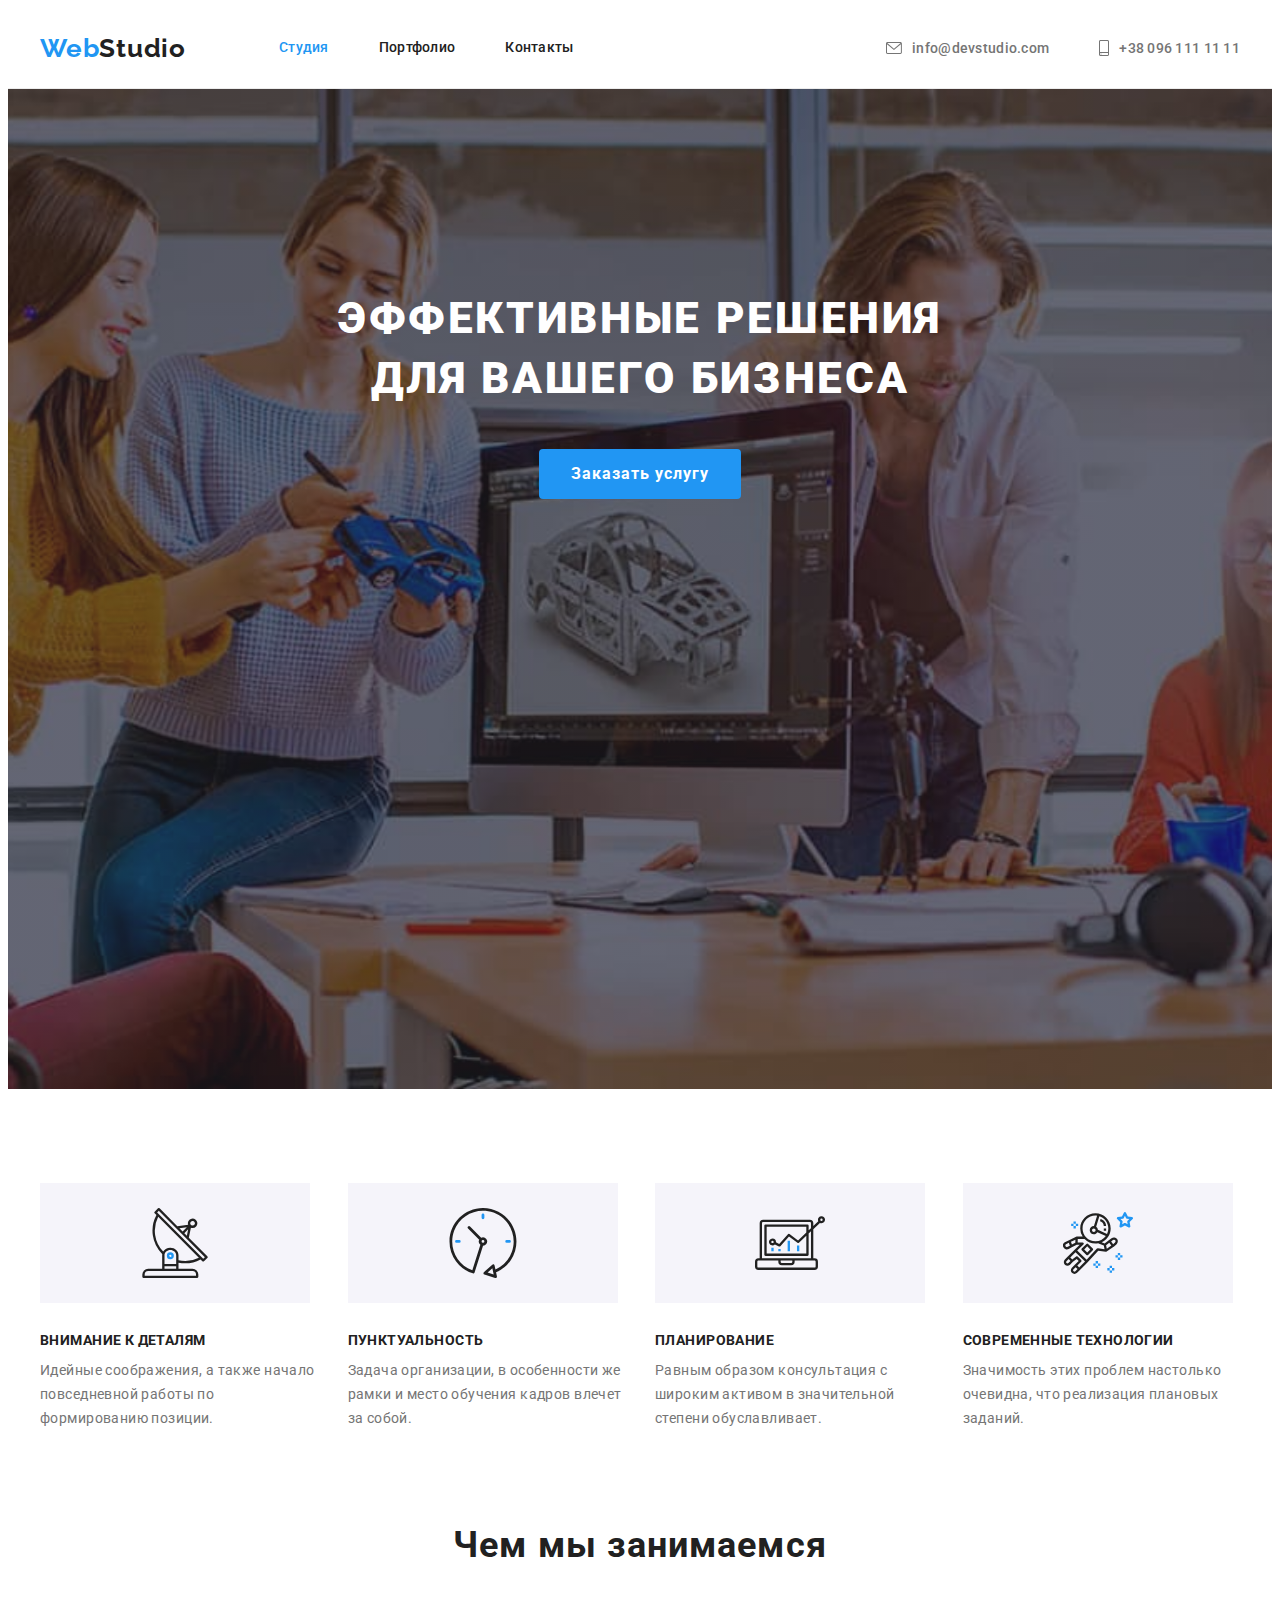
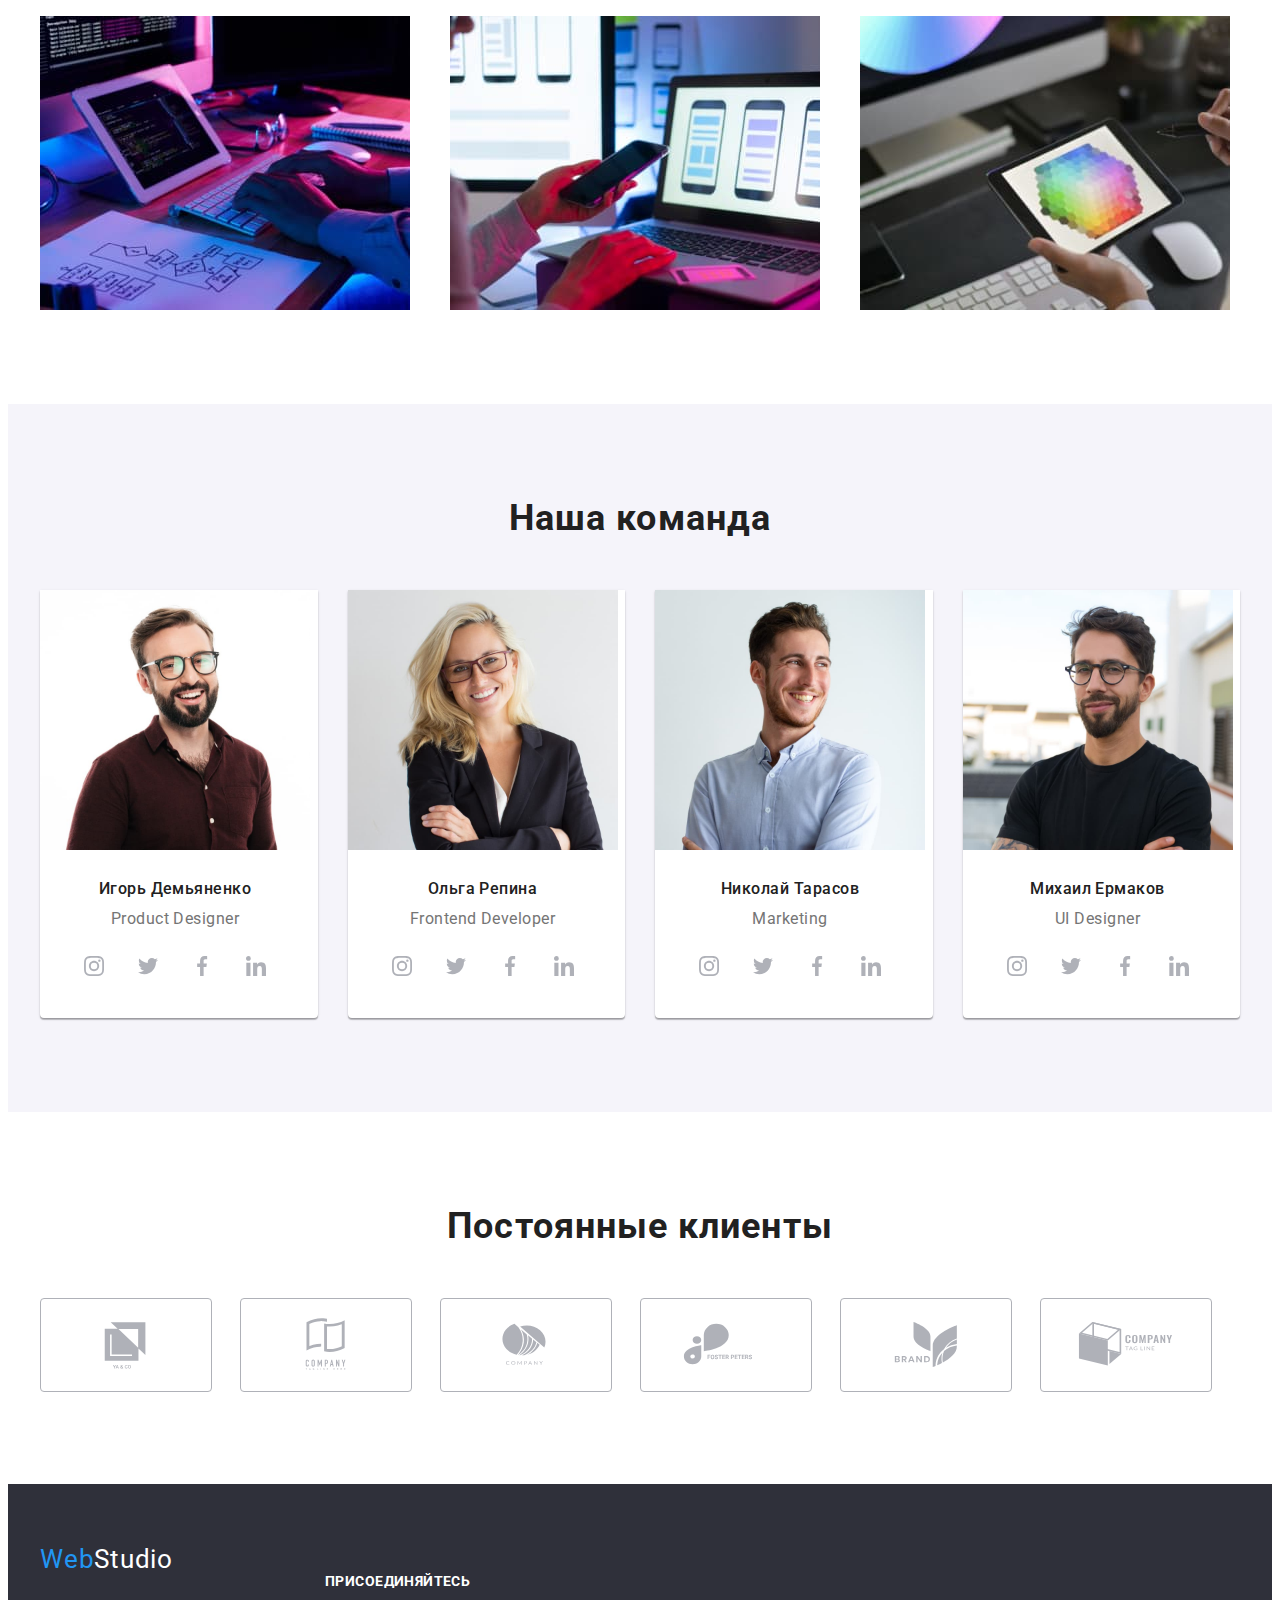
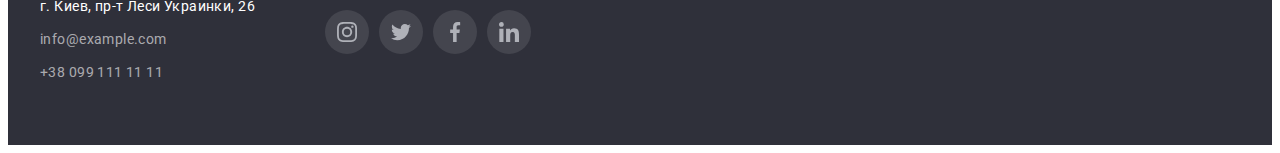
==== commit 50a9df91: "добавляет в футер изменения" ====
--- a/index.html
+++ b/index.html
@@ -355,8 +355,8 @@
 
    </main>
 
-   <footer class="footer">
-       <div class="container flex">
+   <footer class="footer ">
+       <div class="container footer-flex">
         <div class="footer-contact">
         <a href="/" class="logo-footer"><span class="span-logo">Web</span>Studio</a>
    
@@ -369,8 +369,6 @@
         </address>
         </div>
        
-
-        
     
         <div class="footer-box-soc">
         <h2 class="footer-title">Присоединяйтесь</h2>
--- a/css/styles.css
+++ b/css/styles.css
@@ -293,11 +293,11 @@
      /*-----------------     section -----------------    */
       /* ---------about--------- */
 
-        .no-padding {
+.no-padding {
         padding-top: 0;
     } 
 
-      .about {
+.about {
     display: flex;
     margin-left: -30px;
     margin-top: -30px;
@@ -451,6 +451,11 @@
     padding-top: 60px;
     padding-bottom: 60px;
 }
+.footer-flex {
+    display: flex;
+    align-items: center;
+    
+}
 
 
 
@@ -510,11 +515,10 @@
 }
 
 
-.footer-box-soc {
-    display: flex;
-}
+
 
 .footer-title {
+    margin-bottom: 20px;
     font-family: 'Roboto';
     font-style: normal;
     font-size: 14px;
@@ -524,9 +528,14 @@
     color: var(--primary-white-color);
 }
 
+.footer-box-soc {
+  margin-left: 70px;
+}
+
 .footer-soc-list {
     display: flex;
     justify-content: center;
+   
 }
 
 .footer-soc-list .item {
